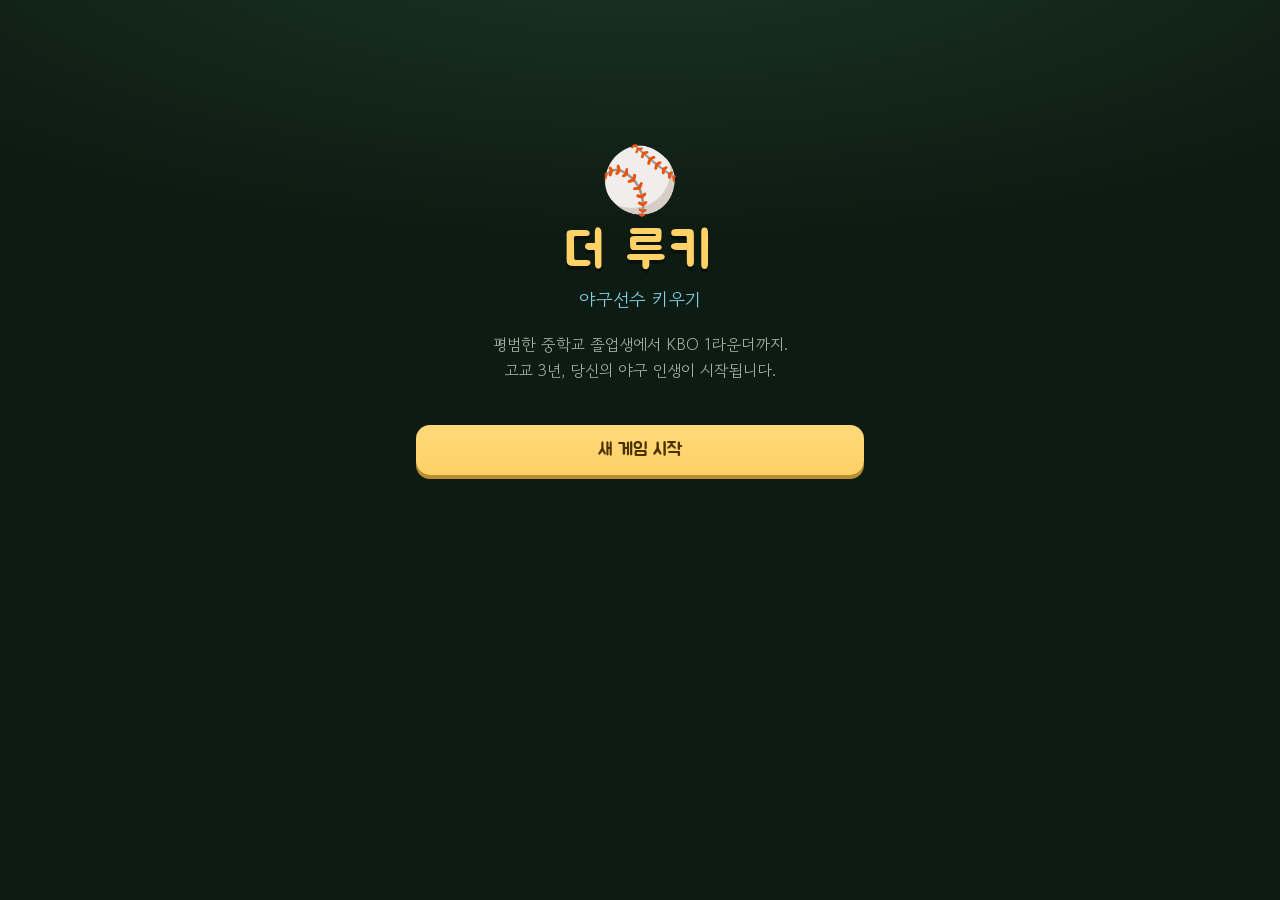
==== rookie/index.html @ 9949baf6 "feat: 야구선수 키우기 게임 '더 루키' 추가 (/rookie) - 지역 선택 → 지역별 명문고 입학 (팀 전력/성장/주목도 보너스 차등) - 타자/투수 포지션, 잠재력 랜덤 " ====
<!DOCTYPE html>
<html lang="ko">
<head>
  <meta charset="UTF-8" />
  <meta name="viewport" content="width=device-width, initial-scale=1.0" />
  <title>더 루키 ⚾ 야구선수 키우기</title>
  <meta name="description" content="지역을 고르고 고교 3년을 보낸 뒤 KBO 드래프트에 도전하는 야구선수 육성 게임" />
  <link rel="icon" href="data:image/svg+xml,<svg xmlns='http://www.w3.org/2000/svg' viewBox='0 0 100 100'><text y='.9em' font-size='90'>⚾</text></svg>" />
  <link rel="preconnect" href="https://fonts.googleapis.com" />
  <link rel="preconnect" href="https://fonts.gstatic.com" crossorigin />
  <link href="https://fonts.googleapis.com/css2?family=Jua&family=Gowun+Dodum&display=swap" rel="stylesheet" />
  <link rel="stylesheet" href="style.css" />
</head>
<body>
  <main id="app">

    <!-- 타이틀 -->
    <section class="screen active" id="screen-title">
      <div class="title-box">
        <div class="title-ball">⚾</div>
        <h1>더 루키</h1>
        <p class="subtitle">야구선수 키우기</p>
        <p class="desc">평범한 중학교 졸업생에서 KBO 1라운더까지.<br/>고교 3년, 당신의 야구 인생이 시작됩니다.</p>
        <button class="btn btn-primary" id="btn-new">새 게임 시작</button>
        <button class="btn btn-ghost hidden" id="btn-continue">이어하기</button>
      </div>
    </section>

    <!-- 지역 선택 -->
    <section class="screen" id="screen-region">
      <h2>🗺️ 지역 선택</h2>
      <p class="hint">어느 지역에서 야구를 시작할까요?<br/>지역에 따라 진학할 학교와 연고 구단이 달라져요.</p>
      <div class="card-grid" id="region-list"></div>
    </section>

    <!-- 포지션 선택 -->
    <section class="screen" id="screen-position">
      <h2>🧤 포지션 선택</h2>
      <p class="hint" id="position-hint"></p>
      <div class="card-grid two" id="position-list">
        <button class="card" data-pos="batter">
          <span class="card-emoji">🏏</span>
          <span class="card-title">타자</span>
          <span class="card-desc">타격 · 파워 · 주루 · 수비를 키워<br/>안타와 홈런으로 스카우트를 사로잡아요</span>
        </button>
        <button class="card" data-pos="pitcher">
          <span class="card-emoji">🔥</span>
          <span class="card-title">투수</span>
          <span class="card-desc">구속 · 제구 · 변화구를 갈고닦아<br/>탈삼진 쇼로 마운드를 지배해요</span>
        </button>
      </div>
    </section>

    <!-- 이름 입력 -->
    <section class="screen" id="screen-name">
      <h2>✏️ 선수 등록</h2>
      <p class="hint" id="name-hint"></p>
      <div class="name-box">
        <input id="input-name" type="text" maxlength="8" placeholder="이름 입력" />
        <button class="btn btn-ghost" id="btn-random-name">🎲 랜덤</button>
      </div>
      <button class="btn btn-primary" id="btn-start">입학하기</button>
    </section>

    <!-- 메인 (육성) -->
    <section class="screen" id="screen-main">
      <header class="hud">
        <div class="hud-left">
          <div class="hud-name" id="hud-name"></div>
          <div class="hud-school" id="hud-school"></div>
        </div>
        <div class="hud-right">
          <div class="hud-turn" id="hud-turn"></div>
        </div>
      </header>

      <div class="gauges">
        <div class="gauge">
          <div class="gauge-label"><span>🩹 컨디션</span><span id="cond-num"></span></div>
          <div class="bar"><div class="bar-fill cond" id="cond-bar"></div></div>
        </div>
        <div class="gauge">
          <div class="gauge-label"><span>🔭 스카우트 주목도</span><span id="scout-num"></span></div>
          <div class="bar"><div class="bar-fill scout" id="scout-bar"></div></div>
        </div>
      </div>

      <div class="stats" id="stats-box"></div>

      <div class="actions">
        <p class="actions-title">이번 달 뭘 할까요?</p>
        <div class="action-grid" id="action-list"></div>
      </div>

      <div class="log" id="log-box"></div>
    </section>

    <!-- 대회 -->
    <section class="screen" id="screen-tournament">
      <h2 id="tour-title"></h2>
      <div class="tour-round" id="tour-round"></div>
      <div class="tour-card" id="tour-card"></div>
      <button class="btn btn-primary" id="btn-tour-next">다음</button>
    </section>

    <!-- 드래프트 / 엔딩 -->
    <section class="screen" id="screen-draft">
      <h2>🎓 KBO 신인 드래프트</h2>
      <div class="draft-card" id="draft-card"></div>
      <div class="draft-actions">
        <button class="btn btn-ghost" id="btn-share">📋 결과 복사</button>
        <button class="btn btn-primary" id="btn-restart">처음부터 다시</button>
      </div>
    </section>

  </main>
  <script src="game.js"></script>
</body>
</html>
---- rookie/style.css ----
:root {
  --bg: #0e1b12;
  --bg2: #14251a;
  --field: #1d3a26;
  --line: #2c5237;
  --sand: #d8b077;
  --cream: #f6efe0;
  --accent: #ffd166;
  --accent2: #ef6351;
  --sky: #7fd1e8;
  --text: #f0ead8;
  --dim: #9fb5a4;
  font-size: 16px;
}

* { margin: 0; padding: 0; box-sizing: border-box; }

body {
  font-family: "Gowun Dodum", sans-serif;
  background:
    radial-gradient(ellipse 120% 60% at 50% -10%, #1c3626 0%, transparent 60%),
    var(--bg);
  color: var(--text);
  min-height: 100vh;
  display: flex;
  justify-content: center;
}

h1, h2, .card-title, .btn, .hud-name, .hud-turn, .actions-title, .tour-round {
  font-family: "Jua", sans-serif;
  font-weight: 400;
}

#app {
  width: 100%;
  max-width: 480px;
  padding: 20px 16px 40px;
}

.screen { display: none; animation: fadein .35s ease; }
.screen.active { display: block; }
.hidden { display: none !important; }

@keyframes fadein {
  from { opacity: 0; transform: translateY(8px); }
  to { opacity: 1; transform: none; }
}

/* ---------- 타이틀 ---------- */
.title-box {
  text-align: center;
  padding: 12vh 0 0;
}
.title-ball {
  font-size: 4rem;
  animation: bounce 1.6s ease-in-out infinite;
}
@keyframes bounce {
  0%, 100% { transform: translateY(0) rotate(-8deg); }
  50% { transform: translateY(-14px) rotate(8deg); }
}
.title-box h1 {
  font-size: 3.2rem;
  letter-spacing: .08em;
  color: var(--accent);
  text-shadow: 0 4px 0 rgba(0,0,0,.35);
}
.subtitle { font-size: 1.15rem; color: var(--sky); margin-top: 2px; }
.desc { color: var(--dim); line-height: 1.6; margin: 20px 0 32px; }

/* ---------- 공통 ---------- */
h2 { font-size: 1.6rem; margin: 8px 0 6px; color: var(--accent); }
.hint { color: var(--dim); line-height: 1.55; margin-bottom: 18px; }

.btn {
  display: inline-block;
  border: none;
  border-radius: 14px;
  padding: 14px 28px;
  font-size: 1.1rem;
  cursor: pointer;
  transition: transform .12s ease, filter .12s ease;
}
.btn:active { transform: scale(.96); }
.btn-primary {
  background: linear-gradient(180deg, #ffd97a, var(--accent));
  color: #4a3200;
  box-shadow: 0 4px 0 #b98e2f;
  width: 100%;
  margin-top: 10px;
}
.btn-ghost {
  background: transparent;
  color: var(--sky);
  border: 2px solid var(--line);
  width: 100%;
  margin-top: 10px;
}

.card-grid { display: grid; grid-template-columns: 1fr 1fr; gap: 12px; }
.card-grid.two { grid-template-columns: 1fr 1fr; }

.card {
  background: linear-gradient(180deg, var(--bg2), var(--field));
  border: 2px solid var(--line);
  border-radius: 16px;
  padding: 16px 12px;
  color: var(--text);
  text-align: center;
  cursor: pointer;
  display: flex;
  flex-direction: column;
  gap: 6px;
  transition: transform .12s ease, border-color .12s ease;
}
.card:hover, .card:focus-visible { border-color: var(--accent); transform: translateY(-2px); }
.card-emoji { font-size: 1.9rem; }
.card-title { font-size: 1.15rem; color: var(--accent); }
.card-sub { font-size: .8rem; color: var(--sky); }
.card-desc { font-size: .78rem; color: var(--dim); line-height: 1.5; }
.card-tags { display: flex; gap: 4px; justify-content: center; flex-wrap: wrap; }
.tag {
  font-size: .68rem;
  background: rgba(255, 209, 102, .12);
  color: var(--accent);
  border-radius: 99px;
  padding: 2px 8px;
}

/* ---------- 이름 ---------- */
.name-box { display: flex; gap: 8px; }
.name-box .btn-ghost { width: auto; margin: 0; padding: 12px 16px; }
#input-name {
  flex: 1;
  background: var(--bg2);
  border: 2px solid var(--line);
  border-radius: 14px;
  color: var(--text);
  font-size: 1.2rem;
  font-family: "Jua", sans-serif;
  padding: 12px 16px;
  text-align: center;
}
#input-name:focus { outline: none; border-color: var(--accent); }

/* ---------- 메인 HUD ---------- */
.hud {
  display: flex;
  justify-content: space-between;
  align-items: center;
  background: var(--bg2);
  border: 2px solid var(--line);
  border-radius: 16px;
  padding: 12px 16px;
  margin-bottom: 12px;
}
.hud-name { font-size: 1.2rem; color: var(--accent); }
.hud-school { font-size: .8rem; color: var(--dim); }
.hud-turn { font-size: 1.05rem; color: var(--sky); text-align: right; }

.gauges { display: flex; flex-direction: column; gap: 8px; margin-bottom: 12px; }
.gauge-label {
  display: flex; justify-content: space-between;
  font-size: .82rem; color: var(--dim); margin-bottom: 3px;
}
.bar {
  height: 12px;
  background: #0a140d;
  border-radius: 99px;
  overflow: hidden;
  border: 1px solid var(--line);
}
.bar-fill { height: 100%; border-radius: 99px; transition: width .4s ease; }
.bar-fill.cond { background: linear-gradient(90deg, #6ee7a0, #2fbf71); }
.bar-fill.cond.low { background: linear-gradient(90deg, #f59e8b, var(--accent2)); }
.bar-fill.scout { background: linear-gradient(90deg, #ffe29a, var(--accent)); }
.bar-fill.stat { background: linear-gradient(90deg, #9ad8ec, var(--sky)); }

/* ---------- 스탯 ---------- */
.stats {
  background: var(--bg2);
  border: 2px solid var(--line);
  border-radius: 16px;
  padding: 12px 16px;
  margin-bottom: 14px;
  display: flex;
  flex-direction: column;
  gap: 8px;
}
.stat-row { display: flex; align-items: center; gap: 8px; }
.stat-name { width: 62px; font-size: .85rem; }
.stat-row .bar { flex: 1; height: 10px; }
.stat-val { width: 34px; text-align: right; font-size: .85rem; color: var(--sky); }
.stat-pot { width: 58px; font-size: .7rem; color: var(--accent); letter-spacing: -1px; }

/* ---------- 행동 ---------- */
.actions-title { margin-bottom: 8px; color: var(--cream); }
.action-grid { display: grid; grid-template-columns: 1fr 1fr 1fr; gap: 8px; }
.action-btn {
  background: linear-gradient(180deg, var(--field), #16301f);
  border: 2px solid var(--line);
  border-radius: 12px;
  color: var(--text);
  padding: 10px 4px;
  font-size: .85rem;
  cursor: pointer;
  display: flex;
  flex-direction: column;
  gap: 2px;
  align-items: center;
  transition: border-color .12s ease, transform .12s ease;
}
.action-btn:hover { border-color: var(--accent); transform: translateY(-1px); }
.action-btn .a-emoji { font-size: 1.3rem; }
.action-btn .a-sub { font-size: .65rem; color: var(--dim); }
.action-btn.rest { grid-column: span 3; flex-direction: row; justify-content: center; gap: 8px; }

/* ---------- 로그 ---------- */
.log {
  margin-top: 14px;
  background: rgba(0,0,0,.25);
  border-radius: 12px;
  padding: 10px 14px;
  font-size: .82rem;
  line-height: 1.7;
  color: var(--dim);
  max-height: 180px;
  overflow-y: auto;
}
.log .new { color: var(--cream); }

/* ---------- 대회 ---------- */
.tour-round { font-size: 1.2rem; color: var(--sky); margin: 6px 0 10px; }
.tour-card {
  background: linear-gradient(180deg, var(--bg2), var(--field));
  border: 2px solid var(--line);
  border-radius: 16px;
  padding: 20px 16px;
  min-height: 220px;
  line-height: 1.7;
}
.tour-vs { font-family: "Jua"; font-size: 1.3rem; text-align: center; margin-bottom: 10px; }
.tour-vs .win { color: #6ee7a0; }
.tour-vs .lose { color: var(--accent2); }
.tour-line { font-size: .92rem; }
.tour-highlight { color: var(--accent); }
.tour-pts { margin-top: 12px; color: var(--sky); font-size: .88rem; }

/* ---------- 드래프트 ---------- */
.draft-card {
  background: linear-gradient(180deg, #1a2f3f, #10202c);
  border: 2px solid #2e5670;
  border-radius: 18px;
  padding: 24px 20px;
  text-align: center;
  line-height: 1.8;
  margin: 10px 0 16px;
}
.draft-emoji { font-size: 3rem; }
.draft-title { font-family: "Jua"; font-size: 1.5rem; color: var(--accent); margin: 6px 0; }
.draft-team { font-size: 1.1rem; color: var(--sky); }
.draft-summary {
  margin-top: 14px;
  font-size: .85rem;
  color: var(--dim);
  border-top: 1px dashed #2e5670;
  padding-top: 12px;
  text-align: left;
}
.draft-actions { display: flex; gap: 10px; }
.draft-actions .btn { flex: 1; }

@media (max-width: 380px) {
  .card-grid { grid-template-columns: 1fr; }
  .card-grid.two { grid-template-columns: 1fr 1fr; }
}
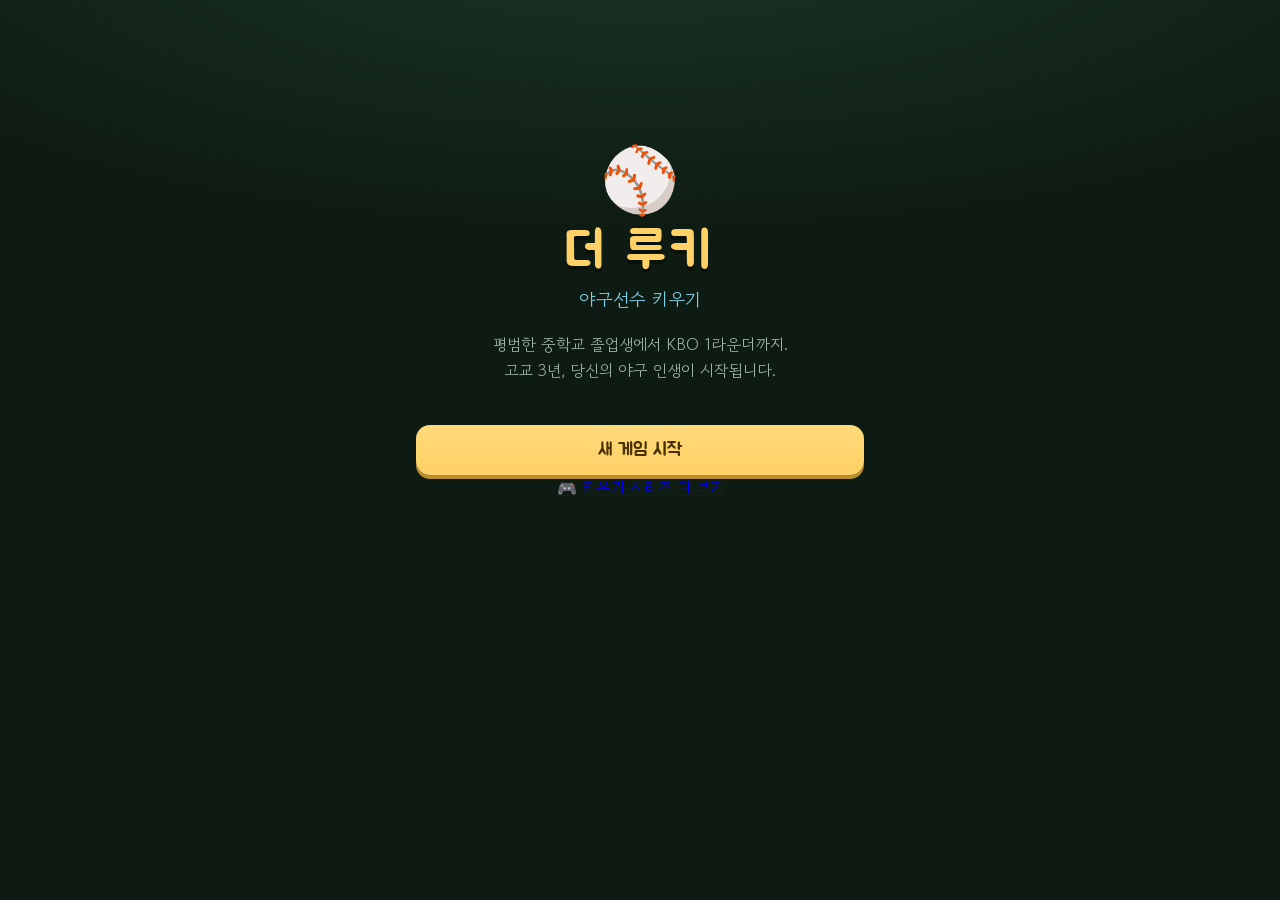
==== commit 9eda64a8: "feat: 키우기 시리즈 — 아이돌 연습생 키우기 '더 트레이니' + 시리즈 허브 추가 - /idol: 소속사 선택(5곳, 데뷔 파워/성장/주목도 차등) → 보컬·댄스·랩 포지션 " ====
--- a/rookie/index.html
+++ b/rookie/index.html
@@ -23,6 +23,7 @@
         <p class="desc">평범한 중학교 졸업생에서 KBO 1라운더까지.<br/>고교 3년, 당신의 야구 인생이 시작됩니다.</p>
         <button class="btn btn-primary" id="btn-new">새 게임 시작</button>
         <button class="btn btn-ghost hidden" id="btn-continue">이어하기</button>
+        <a class="series-link" href="../grow/">🎮 키우기 시리즈 더 보기</a>
       </div>
     </section>
 
